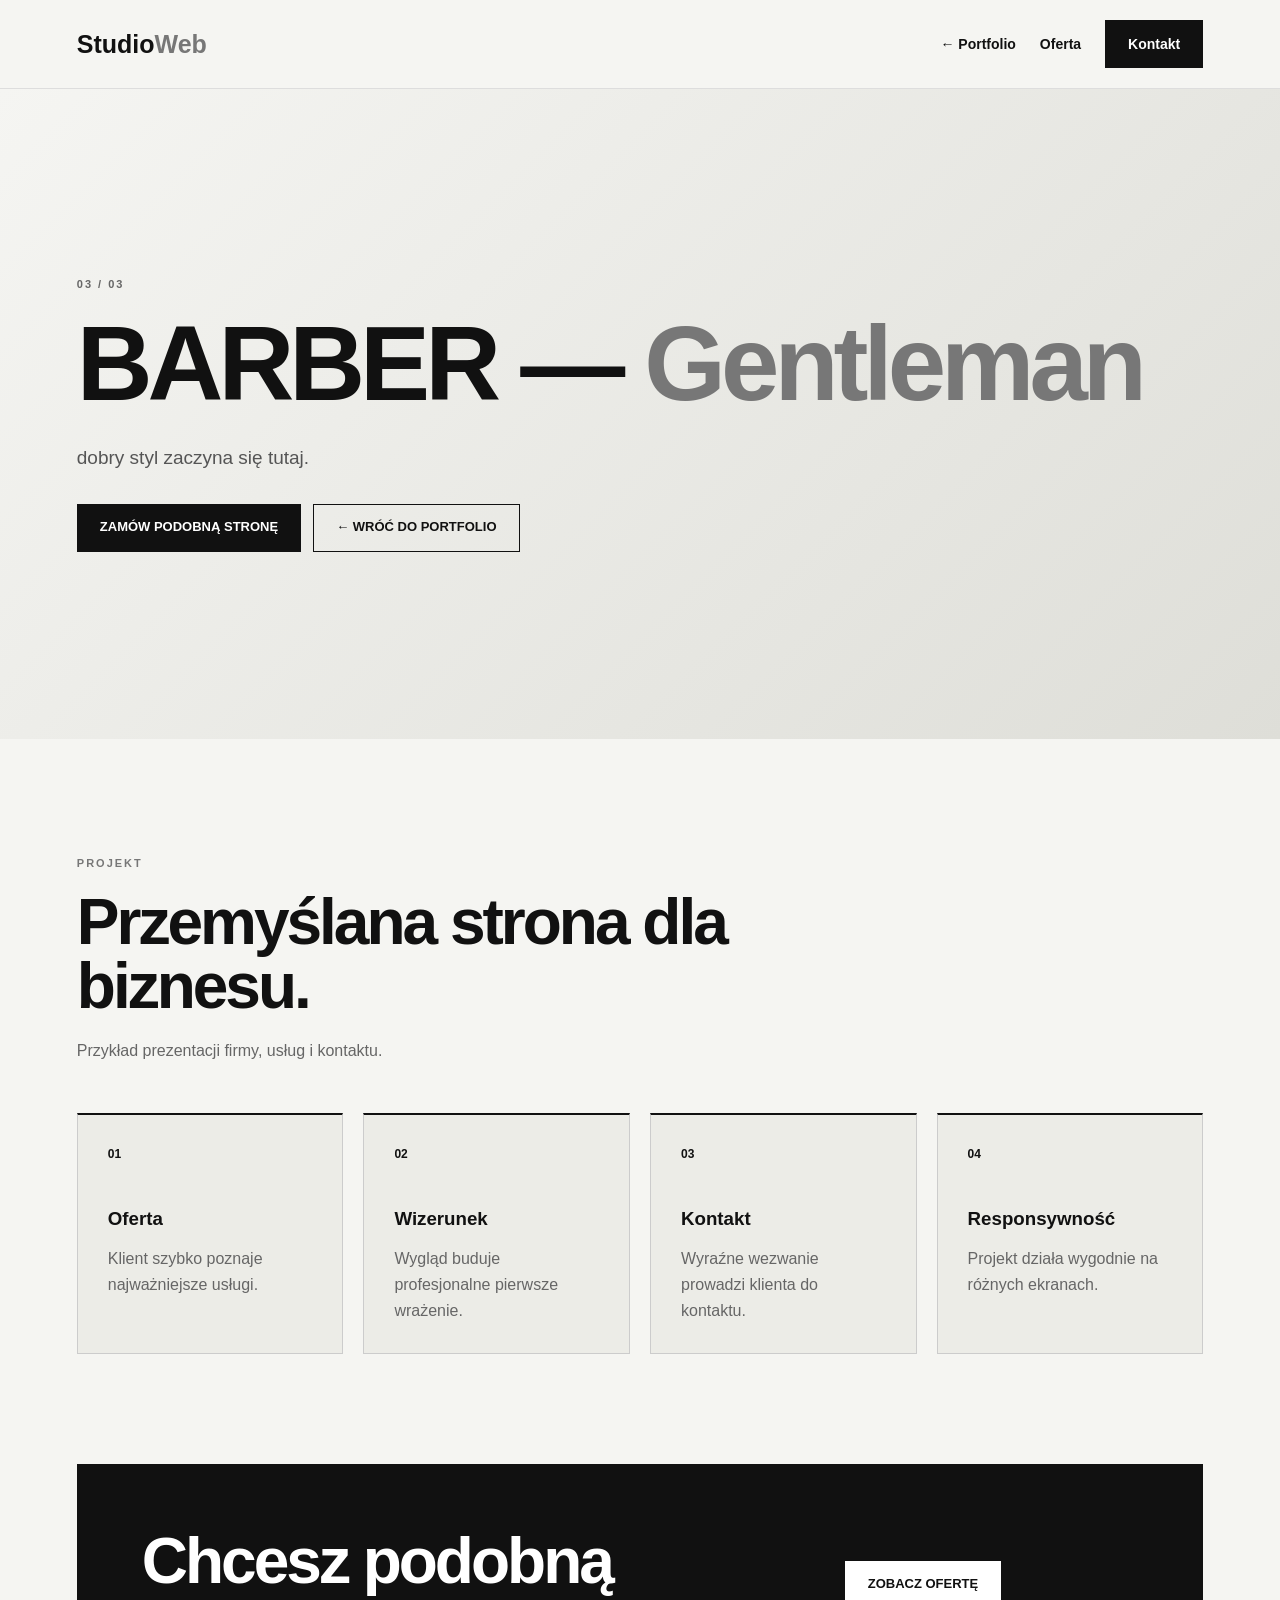
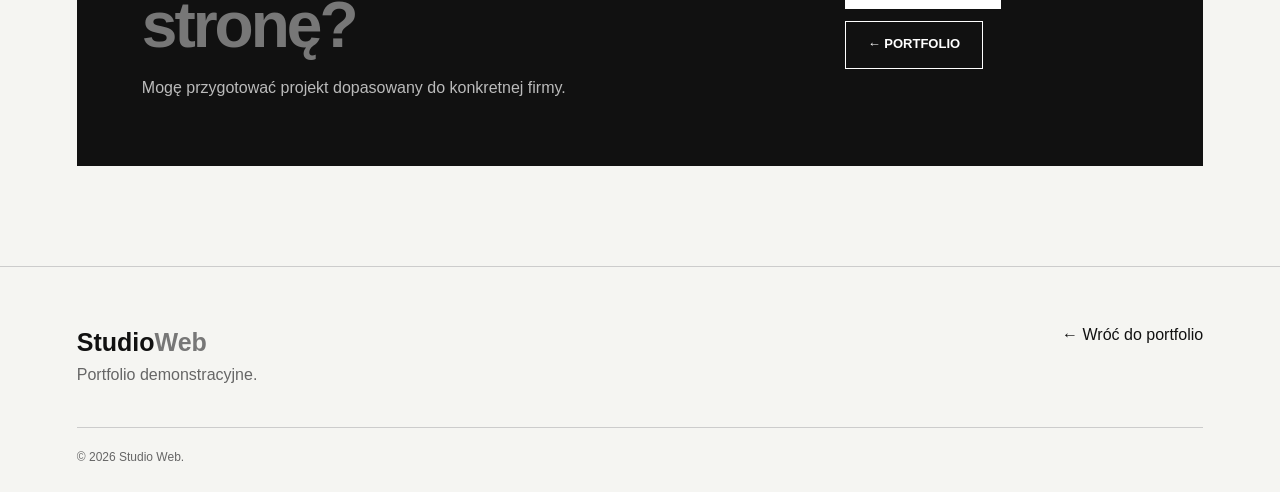
==== barber.html @ ff01d0a1 "Add files via upload" ====
<!doctype html><html lang="pl"><head><meta charset="utf-8"><meta name="viewport" content="width=device-width,initial-scale=1"><meta name="description" content="BARBER — demonstracyjny projekt Studio Web"><title>BARBER — Studio Web</title><link rel="stylesheet" href="style.css"></head><body><header class="nav"><a class="logo" href="index.html">Studio<span>Web</span></a><nav class="menu"><a href="index.html">← Portfolio</a><a href="oferta.html">Oferta</a><a class="btn dark" href="oferta.html#kontakt">Kontakt</a></nav></header><main><section class="page-hero"><div class="label">03 / 03</div><h1>BARBER — <span>Gentleman</span></h1><p>dobry styl zaczyna się tutaj.</p><div class="buttons"><a class="btn dark" href="oferta.html#kontakt">ZAMÓW PODOBNĄ STRONĘ</a><a class="btn" href="index.html">← WRÓĆ DO PORTFOLIO</a></div></section><section class="section"><div class="heading"><small>PROJEKT</small><h2>Przemyślana strona dla biznesu.</h2><p>Przykład prezentacji firmy, usług i kontaktu.</p></div><div class="features"><article class="feature"><strong>01</strong><h3>Oferta</h3><p>Klient szybko poznaje najważniejsze usługi.</p></article><article class="feature"><strong>02</strong><h3>Wizerunek</h3><p>Wygląd buduje profesjonalne pierwsze wrażenie.</p></article><article class="feature"><strong>03</strong><h3>Kontakt</h3><p>Wyraźne wezwanie prowadzi klienta do kontaktu.</p></article><article class="feature"><strong>04</strong><h3>Responsywność</h3><p>Projekt działa wygodnie na różnych ekranach.</p></article></div></section><section class="cta"><div><h2>Chcesz podobną <span>stronę?</span></h2><p>Mogę przygotować projekt dopasowany do konkretnej firmy.</p></div><div class="buttons"><a class="btn dark" href="oferta.html">ZOBACZ OFERTĘ</a><a class="btn" href="index.html">← PORTFOLIO</a></div></section></main><footer class="footer"><div class="footer-row"><div><div class="logo">Studio<span>Web</span></div><p>Portfolio demonstracyjne.</p></div><a href="index.html">← Wróć do portfolio</a></div><p class="copy">© 2026 Studio Web.</p></footer></body></html>
---- style.css ----
*{box-sizing:border-box;margin:0;padding:0}html{scroll-behavior:smooth}body{font-family:Arial,Helvetica,sans-serif;background:#f5f5f2;color:#111;line-height:1.6}a{text-decoration:none;color:inherit}.nav{padding:20px 6%;display:flex;justify-content:space-between;align-items:center;position:sticky;top:0;background:#f5f5f2;border-bottom:1px solid #ddd;z-index:10}.logo{font-size:25px;font-weight:800}.logo span,h1 span,h2 span{color:#777}.menu{display:flex;gap:24px;align-items:center}.menu a{font-weight:700;font-size:14px}.btn{display:inline-flex;align-items:center;justify-content:center;min-height:48px;padding:0 22px;border:1px solid #111;font-weight:800;font-size:13px;transition:.2s}.btn:hover{transform:translateY(-2px)}.dark{background:#111;color:#fff}.buttons{display:flex;gap:12px;flex-wrap:wrap}.hero,.page-hero{padding:120px 6%;min-height:650px;display:flex;flex-direction:column;justify-content:center;background:linear-gradient(135deg,#f5f5f2,#deded8)}.hero-content{max-width:900px}.label{font-size:11px;font-weight:800;letter-spacing:2px;color:#666;margin-bottom:20px}.hero h1,.page-hero h1{font-size:clamp(52px,9vw,105px);line-height:.95;letter-spacing:-5px;margin-bottom:30px}.hero p,.page-hero p{max-width:700px;color:#555;font-size:19px;margin-bottom:30px}.stats{display:grid;grid-template-columns:repeat(4,1fr);border-block:1px solid #ccc}.stat{padding:32px 6%;border-right:1px solid #ccc}.stat:last-child{border:0}.stat strong{display:block;font-size:42px}.stat span{font-size:13px;color:#666}.section{padding:110px 6%}.heading{max-width:760px;margin-bottom:50px}.heading small,.contact-intro small{font-size:11px;font-weight:800;letter-spacing:2px;color:#777}.heading h2{font-size:clamp(38px,5vw,65px);line-height:1;letter-spacing:-3px;margin:15px 0 20px}.heading p{color:#666}.grid,.price-grid{display:grid;grid-template-columns:repeat(3,1fr);gap:20px}.card{min-height:420px;padding:35px;display:flex;align-items:flex-end;background:#ddd;border:1px solid #ccc;transition:.25s}.card:nth-child(2){background:#d4d4ce}.card:nth-child(3){background:#c9c9c2}.card:hover{background:#111;color:#fff;transform:translateY(-7px)}.card-number{font-size:11px;font-weight:800;letter-spacing:1.5px;display:block;margin-bottom:65px}.card h3{font-size:38px;letter-spacing:-2px}.card p{color:#666;min-height:70px;margin:10px 0 20px}.card:hover p{color:#ccc}.about-grid{display:grid;grid-template-columns:repeat(2,1fr);gap:20px}.box,.feature{padding:30px;border:1px solid #ccc;background:#ecece7}.box h3,.feature h3{margin-bottom:12px}.box p,.feature p{color:#666}.features{display:grid;grid-template-columns:repeat(4,1fr);gap:20px}.feature{border-top:2px solid #111}.feature strong{display:block;margin-bottom:40px;font-size:12px}.cta{margin:0 6% 100px;padding:65px;background:#111;color:#fff;display:flex;justify-content:space-between;gap:35px;align-items:center}.cta h2{font-size:clamp(38px,5vw,65px);line-height:1;letter-spacing:-3px;margin-bottom:18px}.cta p{color:#bbb}.cta .btn{border-color:#fff;color:#fff}.cta .dark{background:#fff;color:#111}.price{padding:40px;border:1px solid #ccc;background:#ecece7}.price.featured{background:#111;color:#fff;transform:translateY(-10px)}.price small{font-size:11px;font-weight:800;letter-spacing:2px;color:#777}.price h3{font-size:34px;margin:18px 0}.amount{font-size:48px;font-weight:800;margin-bottom:25px}.price ul{list-style:none;margin-bottom:30px}.price li{padding:8px 0;border-bottom:1px solid #ccc;font-size:14px}.price.featured li{border-color:#444}.price .btn{width:100%}.faq{max-width:850px}.faq-item{border-top:1px solid #bbb}.faq-item:last-child{border-bottom:1px solid #bbb}.faq-item button{width:100%;padding:23px 0;border:0;background:transparent;display:flex;justify-content:space-between;font:inherit;font-weight:700;cursor:pointer}.answer{display:none;padding-bottom:23px;color:#666}.faq-item.open .answer{display:block}.contact-section{margin:0 6% 100px;padding:70px;background:#e5e5df;display:grid;grid-template-columns:.9fr 1.1fr;gap:70px}.contact-intro h2{font-size:clamp(42px,5vw,68px);line-height:1;letter-spacing:-3px;margin:15px 0 22px}.contact-intro p{max-width:500px;color:#666;margin-bottom:25px}.email-link{font-weight:800;border-bottom:2px solid}.contact-form{display:flex;flex-direction:column;gap:18px}.form-group{display:flex;flex-direction:column;gap:7px}.form-group label{font-size:12px;font-weight:800}.form-group input,.form-group select,.form-group textarea{padding:15px;border:1px solid #bbb;background:#fafaf7;font:inherit}.contact-form button{cursor:pointer}.form-note{font-size:12px;color:#777}.footer{padding:55px 6% 25px;border-top:1px solid #ccc}.footer-row{display:flex;justify-content:space-between;gap:30px;margin-bottom:40px}.footer p{color:#666}.copy{padding-top:20px;border-top:1px solid #ccc;font-size:12px}@media(max-width:900px){.menu a:not(.btn){display:none}.stats{grid-template-columns:repeat(2,1fr)}.stat:nth-child(2){border-right:0}.grid,.price-grid{grid-template-columns:1fr}.price.featured{transform:none}.features{grid-template-columns:repeat(2,1fr)}.cta{margin-inline:5%;padding:45px;flex-direction:column;align-items:flex-start}.contact-section{grid-template-columns:1fr;padding:45px;gap:45px}}@media(max-width:600px){.nav{padding:16px 5%}.hero,.page-hero{padding:85px 5%;min-height:570px}.hero h1,.page-hero h1{font-size:52px;letter-spacing:-3px}.section{padding:75px 5%}.stats{grid-template-columns:1fr}.stat{border-right:0;border-bottom:1px solid #ccc}.stat:last-child{border-bottom:0}.about-grid,.features{grid-template-columns:1fr}.card{min-height:370px}.cta{padding:35px 25px}.cta .btn,.buttons .btn{width:100%}.contact-section{margin-inline:5%;padding:35px 25px}.footer-row{flex-direction:column}}
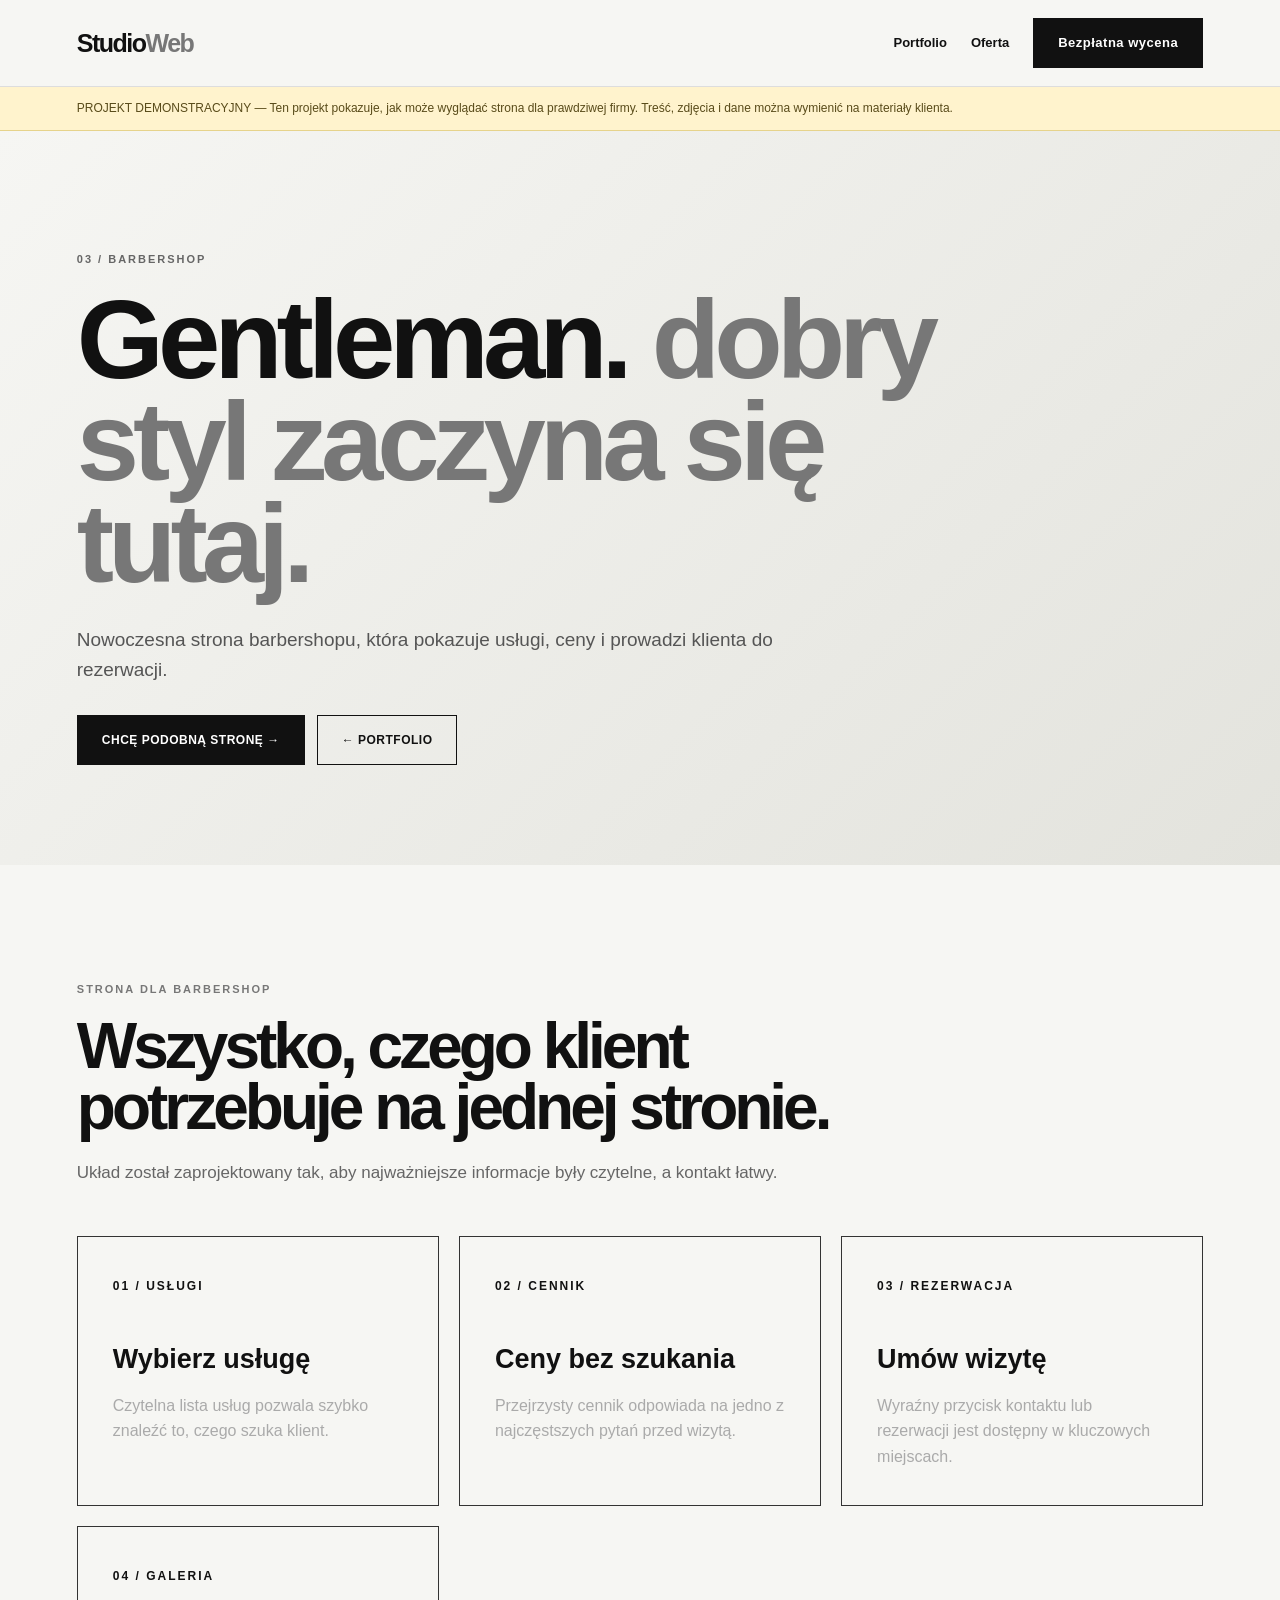
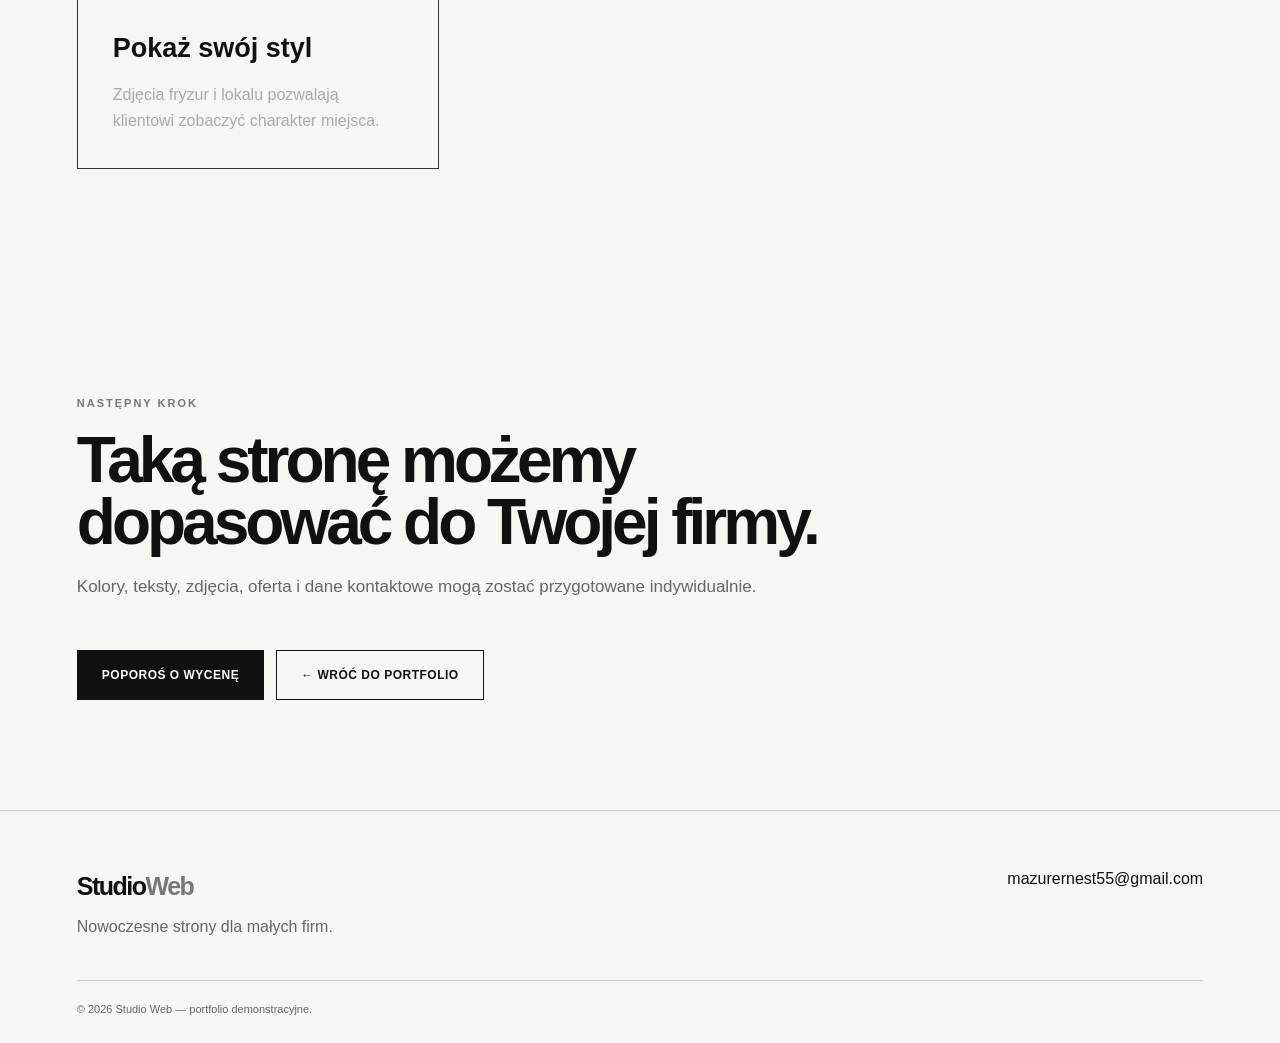
==== commit 1f261bd8: "Add files via upload" ====
--- a/barber.html
+++ b/barber.html
@@ -1 +1,16 @@
-<!doctype html><html lang="pl"><head><meta charset="utf-8"><meta name="viewport" content="width=device-width,initial-scale=1"><meta name="description" content="BARBER — demonstracyjny projekt Studio Web"><title>BARBER — Studio Web</title><link rel="stylesheet" href="style.css"></head><body><header class="nav"><a class="logo" href="index.html">Studio<span>Web</span></a><nav class="menu"><a href="index.html">← Portfolio</a><a href="oferta.html">Oferta</a><a class="btn dark" href="oferta.html#kontakt">Kontakt</a></nav></header><main><section class="page-hero"><div class="label">03 / 03</div><h1>BARBER — <span>Gentleman</span></h1><p>dobry styl zaczyna się tutaj.</p><div class="buttons"><a class="btn dark" href="oferta.html#kontakt">ZAMÓW PODOBNĄ STRONĘ</a><a class="btn" href="index.html">← WRÓĆ DO PORTFOLIO</a></div></section><section class="section"><div class="heading"><small>PROJEKT</small><h2>Przemyślana strona dla biznesu.</h2><p>Przykład prezentacji firmy, usług i kontaktu.</p></div><div class="features"><article class="feature"><strong>01</strong><h3>Oferta</h3><p>Klient szybko poznaje najważniejsze usługi.</p></article><article class="feature"><strong>02</strong><h3>Wizerunek</h3><p>Wygląd buduje profesjonalne pierwsze wrażenie.</p></article><article class="feature"><strong>03</strong><h3>Kontakt</h3><p>Wyraźne wezwanie prowadzi klienta do kontaktu.</p></article><article class="feature"><strong>04</strong><h3>Responsywność</h3><p>Projekt działa wygodnie na różnych ekranach.</p></article></div></section><section class="cta"><div><h2>Chcesz podobną <span>stronę?</span></h2><p>Mogę przygotować projekt dopasowany do konkretnej firmy.</p></div><div class="buttons"><a class="btn dark" href="oferta.html">ZOBACZ OFERTĘ</a><a class="btn" href="index.html">← PORTFOLIO</a></div></section></main><footer class="footer"><div class="footer-row"><div><div class="logo">Studio<span>Web</span></div><p>Portfolio demonstracyjne.</p></div><a href="index.html">← Wróć do portfolio</a></div><p class="copy">© 2026 Studio Web.</p></footer></body></html>
+<!DOCTYPE html>
+<html lang="pl"><head>
+<meta charset="UTF-8"><meta name="viewport" content="width=device-width, initial-scale=1.0">
+<meta name="description" content="Gentleman — Studio Web.">
+<title>Gentleman — Studio Web</title><link rel="stylesheet" href="style.css">
+</head><body>
+<header class="nav"><a href="index.html" class="logo">Studio<span>Web</span></a>
+<nav class="menu"><a href="index.html">Portfolio</a><a href="oferta.html#pakiety">Oferta</a><a href="oferta.html#kontakt" class="btn dark">Bezpłatna wycena</a></nav></header>
+
+<div class="demo-note">PROJEKT DEMONSTRACYJNY — Ten projekt pokazuje, jak może wyglądać strona dla prawdziwej firmy. Treść, zdjęcia i dane można wymienić na materiały klienta.</div>
+<section class="page-hero"><span class="label">03 / BARBERSHOP</span><h1>Gentleman. <span>dobry styl zaczyna się tutaj.</span></h1><p>Nowoczesna strona barbershopu, która pokazuje usługi, ceny i prowadzi klienta do rezerwacji.</p><div class="buttons"><a class="btn dark" href="oferta.html#kontakt">CHCĘ PODOBNĄ STRONĘ →</a><a class="btn" href="index.html">← PORTFOLIO</a></div></section>
+<section class="section"><div class="heading"><small>STRONA DLA BARBERSHOP</small><h2>Wszystko, czego klient potrzebuje na jednej stronie.</h2><p>Układ został zaprojektowany tak, aby najważniejsze informacje były czytelne, a kontakt łatwy.</p></div><div class="proof-grid"><article class="proof-box"><strong>01 / USŁUGI</strong><h3>Wybierz usługę</h3><p>Czytelna lista usług pozwala szybko znaleźć to, czego szuka klient.</p></article><article class="proof-box"><strong>02 / CENNIK</strong><h3>Ceny bez szukania</h3><p>Przejrzysty cennik odpowiada na jedno z najczęstszych pytań przed wizytą.</p></article><article class="proof-box"><strong>03 / REZERWACJA</strong><h3>Umów wizytę</h3><p>Wyraźny przycisk kontaktu lub rezerwacji jest dostępny w kluczowych miejscach.</p></article><article class="proof-box"><strong>04 / GALERIA</strong><h3>Pokaż swój styl</h3><p>Zdjęcia fryzur i lokalu pozwalają klientowi zobaczyć charakter miejsca.</p></article></div></section>
+<section class="section"><div class="heading"><small>NASTĘPNY KROK</small><h2>Taką stronę możemy dopasować do Twojej firmy.</h2><p>Kolory, teksty, zdjęcia, oferta i dane kontaktowe mogą zostać przygotowane indywidualnie.</p></div><div class="buttons"><a class="btn dark" href="oferta.html#kontakt">POPOROŚ O WYCENĘ</a><a class="btn" href="index.html">← WRÓĆ DO PORTFOLIO</a></div></section>
+
+<footer class="footer"><div class="footer-row"><div><div class="logo">Studio<span>Web</span></div><p>Nowoczesne strony dla małych firm.</p></div><a href="mailto:mazurernest55@gmail.com">mazurernest55@gmail.com</a></div><p class="copy">© 2026 Studio Web — portfolio demonstracyjne.</p></footer>
+<script></script></body></html>
--- a/style.css
+++ b/style.css
@@ -1 +1,29 @@
-*{box-sizing:border-box;margin:0;padding:0}html{scroll-behavior:smooth}body{font-family:Arial,Helvetica,sans-serif;background:#f5f5f2;color:#111;line-height:1.6}a{text-decoration:none;color:inherit}.nav{padding:20px 6%;display:flex;justify-content:space-between;align-items:center;position:sticky;top:0;background:#f5f5f2;border-bottom:1px solid #ddd;z-index:10}.logo{font-size:25px;font-weight:800}.logo span,h1 span,h2 span{color:#777}.menu{display:flex;gap:24px;align-items:center}.menu a{font-weight:700;font-size:14px}.btn{display:inline-flex;align-items:center;justify-content:center;min-height:48px;padding:0 22px;border:1px solid #111;font-weight:800;font-size:13px;transition:.2s}.btn:hover{transform:translateY(-2px)}.dark{background:#111;color:#fff}.buttons{display:flex;gap:12px;flex-wrap:wrap}.hero,.page-hero{padding:120px 6%;min-height:650px;display:flex;flex-direction:column;justify-content:center;background:linear-gradient(135deg,#f5f5f2,#deded8)}.hero-content{max-width:900px}.label{font-size:11px;font-weight:800;letter-spacing:2px;color:#666;margin-bottom:20px}.hero h1,.page-hero h1{font-size:clamp(52px,9vw,105px);line-height:.95;letter-spacing:-5px;margin-bottom:30px}.hero p,.page-hero p{max-width:700px;color:#555;font-size:19px;margin-bottom:30px}.stats{display:grid;grid-template-columns:repeat(4,1fr);border-block:1px solid #ccc}.stat{padding:32px 6%;border-right:1px solid #ccc}.stat:last-child{border:0}.stat strong{display:block;font-size:42px}.stat span{font-size:13px;color:#666}.section{padding:110px 6%}.heading{max-width:760px;margin-bottom:50px}.heading small,.contact-intro small{font-size:11px;font-weight:800;letter-spacing:2px;color:#777}.heading h2{font-size:clamp(38px,5vw,65px);line-height:1;letter-spacing:-3px;margin:15px 0 20px}.heading p{color:#666}.grid,.price-grid{display:grid;grid-template-columns:repeat(3,1fr);gap:20px}.card{min-height:420px;padding:35px;display:flex;align-items:flex-end;background:#ddd;border:1px solid #ccc;transition:.25s}.card:nth-child(2){background:#d4d4ce}.card:nth-child(3){background:#c9c9c2}.card:hover{background:#111;color:#fff;transform:translateY(-7px)}.card-number{font-size:11px;font-weight:800;letter-spacing:1.5px;display:block;margin-bottom:65px}.card h3{font-size:38px;letter-spacing:-2px}.card p{color:#666;min-height:70px;margin:10px 0 20px}.card:hover p{color:#ccc}.about-grid{display:grid;grid-template-columns:repeat(2,1fr);gap:20px}.box,.feature{padding:30px;border:1px solid #ccc;background:#ecece7}.box h3,.feature h3{margin-bottom:12px}.box p,.feature p{color:#666}.features{display:grid;grid-template-columns:repeat(4,1fr);gap:20px}.feature{border-top:2px solid #111}.feature strong{display:block;margin-bottom:40px;font-size:12px}.cta{margin:0 6% 100px;padding:65px;background:#111;color:#fff;display:flex;justify-content:space-between;gap:35px;align-items:center}.cta h2{font-size:clamp(38px,5vw,65px);line-height:1;letter-spacing:-3px;margin-bottom:18px}.cta p{color:#bbb}.cta .btn{border-color:#fff;color:#fff}.cta .dark{background:#fff;color:#111}.price{padding:40px;border:1px solid #ccc;background:#ecece7}.price.featured{background:#111;color:#fff;transform:translateY(-10px)}.price small{font-size:11px;font-weight:800;letter-spacing:2px;color:#777}.price h3{font-size:34px;margin:18px 0}.amount{font-size:48px;font-weight:800;margin-bottom:25px}.price ul{list-style:none;margin-bottom:30px}.price li{padding:8px 0;border-bottom:1px solid #ccc;font-size:14px}.price.featured li{border-color:#444}.price .btn{width:100%}.faq{max-width:850px}.faq-item{border-top:1px solid #bbb}.faq-item:last-child{border-bottom:1px solid #bbb}.faq-item button{width:100%;padding:23px 0;border:0;background:transparent;display:flex;justify-content:space-between;font:inherit;font-weight:700;cursor:pointer}.answer{display:none;padding-bottom:23px;color:#666}.faq-item.open .answer{display:block}.contact-section{margin:0 6% 100px;padding:70px;background:#e5e5df;display:grid;grid-template-columns:.9fr 1.1fr;gap:70px}.contact-intro h2{font-size:clamp(42px,5vw,68px);line-height:1;letter-spacing:-3px;margin:15px 0 22px}.contact-intro p{max-width:500px;color:#666;margin-bottom:25px}.email-link{font-weight:800;border-bottom:2px solid}.contact-form{display:flex;flex-direction:column;gap:18px}.form-group{display:flex;flex-direction:column;gap:7px}.form-group label{font-size:12px;font-weight:800}.form-group input,.form-group select,.form-group textarea{padding:15px;border:1px solid #bbb;background:#fafaf7;font:inherit}.contact-form button{cursor:pointer}.form-note{font-size:12px;color:#777}.footer{padding:55px 6% 25px;border-top:1px solid #ccc}.footer-row{display:flex;justify-content:space-between;gap:30px;margin-bottom:40px}.footer p{color:#666}.copy{padding-top:20px;border-top:1px solid #ccc;font-size:12px}@media(max-width:900px){.menu a:not(.btn){display:none}.stats{grid-template-columns:repeat(2,1fr)}.stat:nth-child(2){border-right:0}.grid,.price-grid{grid-template-columns:1fr}.price.featured{transform:none}.features{grid-template-columns:repeat(2,1fr)}.cta{margin-inline:5%;padding:45px;flex-direction:column;align-items:flex-start}.contact-section{grid-template-columns:1fr;padding:45px;gap:45px}}@media(max-width:600px){.nav{padding:16px 5%}.hero,.page-hero{padding:85px 5%;min-height:570px}.hero h1,.page-hero h1{font-size:52px;letter-spacing:-3px}.section{padding:75px 5%}.stats{grid-template-columns:1fr}.stat{border-right:0;border-bottom:1px solid #ccc}.stat:last-child{border-bottom:0}.about-grid,.features{grid-template-columns:1fr}.card{min-height:370px}.cta{padding:35px 25px}.cta .btn,.buttons .btn{width:100%}.contact-section{margin-inline:5%;padding:35px 25px}.footer-row{flex-direction:column}}
+
+*{box-sizing:border-box;margin:0;padding:0}
+html{scroll-behavior:smooth}
+body{font-family:Arial,Helvetica,sans-serif;background:#f6f6f3;color:#111;line-height:1.6}
+a{text-decoration:none;color:inherit}
+.nav{position:sticky;top:0;z-index:1000;background:rgba(246,246,243,.96);backdrop-filter:blur(10px);border-bottom:1px solid #ddd;padding:18px 6%;display:flex;align-items:center;justify-content:space-between}
+.logo{font-size:25px;font-weight:900;letter-spacing:-1.5px}.logo span{color:#777}
+.menu{display:flex;align-items:center;gap:24px}.menu a{font-size:13px;font-weight:800}.menu a:hover{opacity:.55}
+.btn{display:inline-flex;align-items:center;justify-content:center;min-height:50px;padding:0 24px;border:1px solid #111;font-size:12px;font-weight:900;letter-spacing:.5px;transition:.2s;cursor:pointer}.btn:hover{transform:translateY(-2px)}.btn.dark{background:#111;color:#fff}
+.hero,.page-hero{padding:120px 6% 100px;background:linear-gradient(135deg,#f6f6f3,#e3e3dd)}
+.hero{min-height:720px;display:flex;align-items:center}.hero-content{max-width:1000px}
+.label{display:block;font-size:11px;font-weight:900;letter-spacing:2px;color:#666;margin-bottom:20px}
+h1{font-size:clamp(54px,9vw,112px);line-height:.91;letter-spacing:-6px;margin-bottom:30px}h1 span,h2 span{color:#777}
+.hero p,.page-hero p{max-width:700px;font-size:19px;color:#555;margin-bottom:30px}
+.buttons{display:flex;gap:12px;flex-wrap:wrap}
+.stats{display:grid;grid-template-columns:repeat(4,1fr);border-top:1px solid #ccc;border-bottom:1px solid #ccc}.stat{padding:32px 6%;border-right:1px solid #ccc}.stat:last-child{border:0}.stat strong{display:block;font-size:40px;line-height:1}.stat span{font-size:12px;color:#666}
+.section{padding:110px 6%}.heading{max-width:780px;margin-bottom:50px}.heading small{font-size:11px;font-weight:900;letter-spacing:2px;color:#777}.heading h2{font-size:clamp(40px,5vw,68px);line-height:.96;letter-spacing:-4px;margin:15px 0 20px}.heading p{font-size:17px;color:#666}
+.grid{display:grid;grid-template-columns:repeat(3,1fr);gap:20px}.card{min-height:460px;padding:34px;display:flex;flex-direction:column;justify-content:flex-end;background:#deded8;border:1px solid #ccc;transition:.25s}.card:nth-child(2){background:#d4d4ce}.card:nth-child(3){background:#c9c9c2}.card:hover{background:#111;color:#fff;transform:translateY(-7px)}.card-num{font-size:11px;font-weight:900;letter-spacing:1.5px;margin-bottom:auto}.card h3{font-size:40px;letter-spacing:-2px}.card p{color:#666;margin:12px 0 25px}.card:hover p{color:#ccc}.card .btn{width:max-content}
+.proof{background:#111;color:#fff}.proof .heading p{color:#aaa}.proof-grid{display:grid;grid-template-columns:repeat(3,1fr);gap:20px}.proof-box{padding:35px;border:1px solid #333}.proof-box strong{font-size:12px;letter-spacing:2px}.proof-box h3{font-size:27px;margin:40px 0 12px}.proof-box p{color:#aaa}
+.features{display:grid;grid-template-columns:repeat(4,1fr);gap:20px}.feature{border-top:2px solid #111;padding:28px 0}.feature strong{font-size:11px;letter-spacing:2px}.feature h3{font-size:22px;margin:35px 0 10px}.feature p{color:#666}
+.cta{margin:0 6% 100px;padding:70px;background:#111;color:#fff;display:flex;align-items:center;justify-content:space-between;gap:30px}.cta h2{font-size:clamp(38px,5vw,65px);line-height:.95;letter-spacing:-4px;margin-bottom:15px}.cta p{color:#aaa;max-width:600px}.cta .btn{border-color:#fff}.cta .btn.dark{background:#fff;color:#111}
+.page-hero{min-height:620px;display:flex;flex-direction:column;justify-content:center}.page-hero h1{max-width:1000px}
+.price-grid{display:grid;grid-template-columns:repeat(3,1fr);gap:20px}.price{background:#ecece7;border:1px solid #ccc;padding:40px}.price.featured{background:#111;color:#fff;transform:translateY(-12px)}.price small{font-size:11px;font-weight:900;letter-spacing:2px;color:#777}.price.featured small{color:#aaa}.price h3{font-size:34px;margin:18px 0}.amount{font-size:48px;font-weight:900;letter-spacing:-2px;margin-bottom:25px}.price ul{list-style:none;margin-bottom:30px}.price li{padding:9px 0;border-bottom:1px solid #ccc;font-size:14px}.price.featured li{border-color:#444}.price .btn{width:100%}
+.faq{max-width:850px}.faq-item{border-top:1px solid #bbb}.faq-item:last-child{border-bottom:1px solid #bbb}.faq-item button{width:100%;padding:23px 0;border:0;background:transparent;text-align:left;font:inherit;font-weight:800;display:flex;justify-content:space-between;cursor:pointer}.answer{display:none;padding:0 0 22px;color:#666}.faq-item.open .answer{display:block}
+.contact-section{margin:0 6% 100px;padding:75px;background:#e4e4de;display:grid;grid-template-columns:.9fr 1.1fr;gap:70px}.contact-intro h2{font-size:clamp(42px,5vw,68px);line-height:.95;letter-spacing:-4px;margin:15px 0 22px}.contact-intro p{color:#666;margin-bottom:25px}.email-link{font-weight:900;border-bottom:2px solid #111;padding-bottom:4px}.contact-form{display:flex;flex-direction:column;gap:18px}.form-group{display:flex;flex-direction:column;gap:7px}.form-group label{font-size:11px;font-weight:900}.form-group input,.form-group select,.form-group textarea{font:inherit;padding:15px;border:1px solid #bbb;background:#fafaf7;outline:0}.form-group textarea{resize:vertical}.form-note{font-size:11px;color:#777}
+.footer{border-top:1px solid #ccc;padding:55px 6% 25px}.footer-row{display:flex;justify-content:space-between;gap:30px;margin-bottom:40px}.footer p{color:#666;margin-top:8px}.copy{font-size:11px;border-top:1px solid #ccc;padding-top:20px}
+.demo-note{background:#fff3cd;border-bottom:1px solid #e6d38b;padding:12px 6%;font-size:12px;color:#594b1a}
+@media(max-width:900px){.menu a:not(.btn){display:none}.grid,.price-grid,.proof-grid{grid-template-columns:1fr}.features{grid-template-columns:repeat(2,1fr)}.price.featured{transform:none}.contact-section{grid-template-columns:1fr}.cta{flex-direction:column;align-items:flex-start}.stats{grid-template-columns:repeat(2,1fr)}.stat:nth-child(2){border-right:0}}
+@media(max-width:600px){.nav{padding:16px 5%}.hero,.page-hero{padding:85px 5% 75px}.hero h1,.page-hero h1{font-size:53px;letter-spacing:-3px}.section{padding:80px 5%}.stats{grid-template-columns:1fr}.stat{border-right:0;border-bottom:1px solid #ccc}.features{grid-template-columns:1fr}.card{min-height:400px}.cta{margin:0 5% 75px;padding:35px 25px}.contact-section{margin:0 5% 75px;padding:35px 25px}.footer-row{flex-direction:column}.buttons .btn{width:100%}}
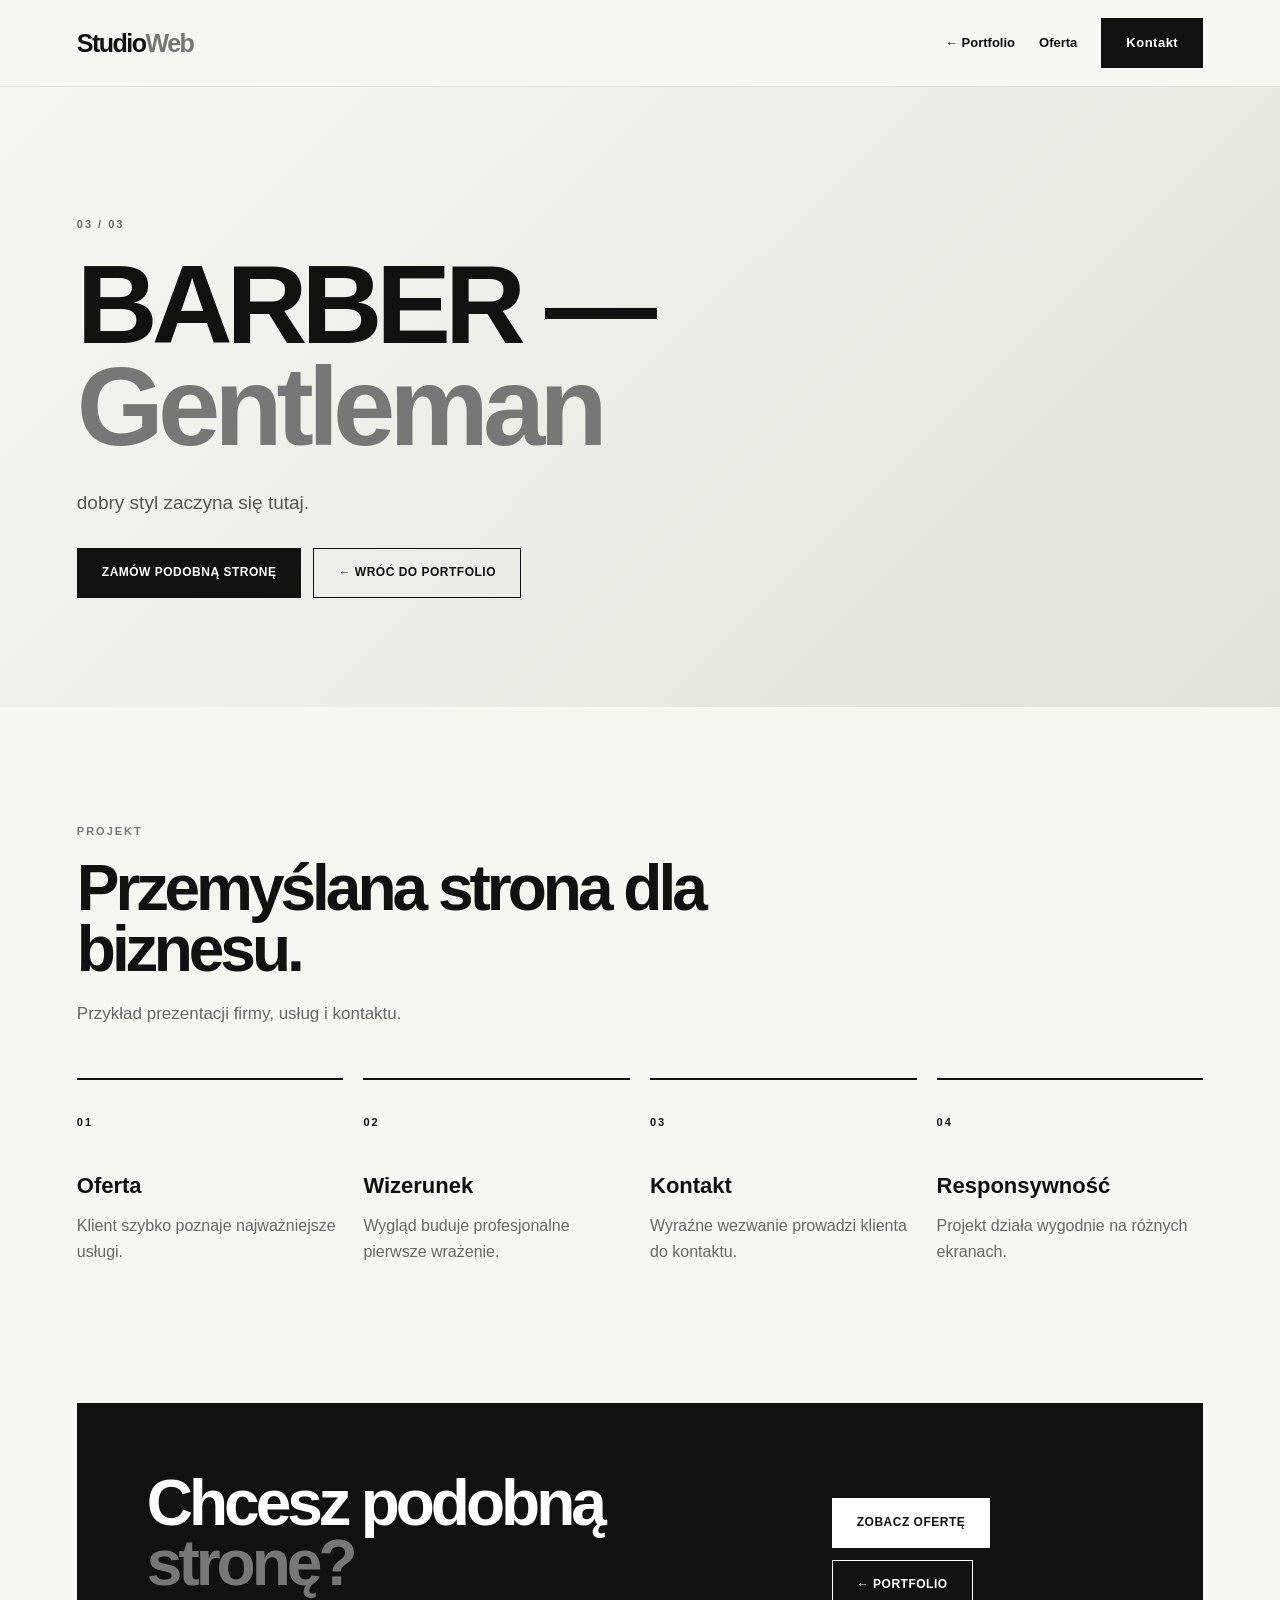
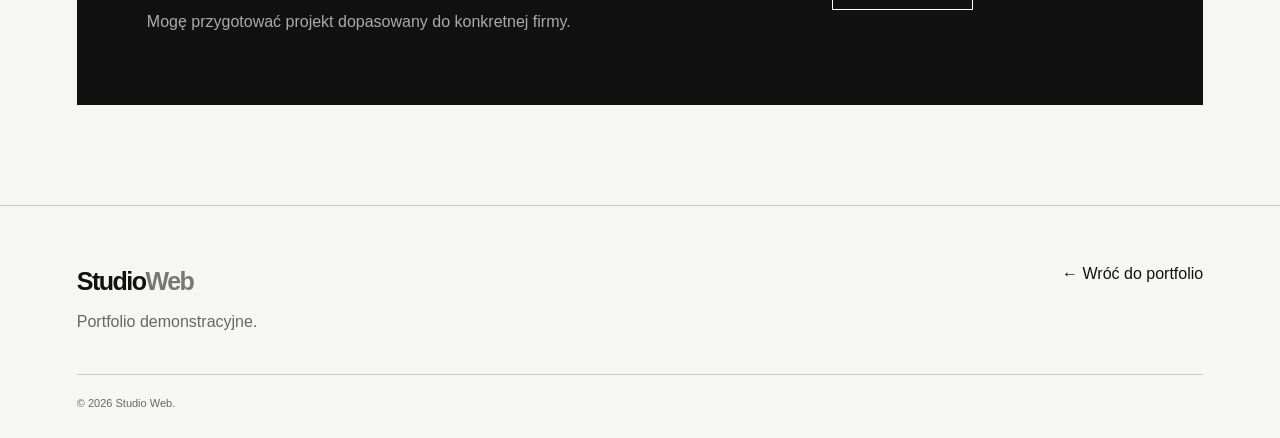
==== commit a44aafe2: "Add files via upload" ====
--- a/barber.html
+++ b/barber.html
@@ -1,16 +1 @@
-<!DOCTYPE html>
-<html lang="pl"><head>
-<meta charset="UTF-8"><meta name="viewport" content="width=device-width, initial-scale=1.0">
-<meta name="description" content="Gentleman — Studio Web.">
-<title>Gentleman — Studio Web</title><link rel="stylesheet" href="style.css">
-</head><body>
-<header class="nav"><a href="index.html" class="logo">Studio<span>Web</span></a>
-<nav class="menu"><a href="index.html">Portfolio</a><a href="oferta.html#pakiety">Oferta</a><a href="oferta.html#kontakt" class="btn dark">Bezpłatna wycena</a></nav></header>
-
-<div class="demo-note">PROJEKT DEMONSTRACYJNY — Ten projekt pokazuje, jak może wyglądać strona dla prawdziwej firmy. Treść, zdjęcia i dane można wymienić na materiały klienta.</div>
-<section class="page-hero"><span class="label">03 / BARBERSHOP</span><h1>Gentleman. <span>dobry styl zaczyna się tutaj.</span></h1><p>Nowoczesna strona barbershopu, która pokazuje usługi, ceny i prowadzi klienta do rezerwacji.</p><div class="buttons"><a class="btn dark" href="oferta.html#kontakt">CHCĘ PODOBNĄ STRONĘ →</a><a class="btn" href="index.html">← PORTFOLIO</a></div></section>
-<section class="section"><div class="heading"><small>STRONA DLA BARBERSHOP</small><h2>Wszystko, czego klient potrzebuje na jednej stronie.</h2><p>Układ został zaprojektowany tak, aby najważniejsze informacje były czytelne, a kontakt łatwy.</p></div><div class="proof-grid"><article class="proof-box"><strong>01 / USŁUGI</strong><h3>Wybierz usługę</h3><p>Czytelna lista usług pozwala szybko znaleźć to, czego szuka klient.</p></article><article class="proof-box"><strong>02 / CENNIK</strong><h3>Ceny bez szukania</h3><p>Przejrzysty cennik odpowiada na jedno z najczęstszych pytań przed wizytą.</p></article><article class="proof-box"><strong>03 / REZERWACJA</strong><h3>Umów wizytę</h3><p>Wyraźny przycisk kontaktu lub rezerwacji jest dostępny w kluczowych miejscach.</p></article><article class="proof-box"><strong>04 / GALERIA</strong><h3>Pokaż swój styl</h3><p>Zdjęcia fryzur i lokalu pozwalają klientowi zobaczyć charakter miejsca.</p></article></div></section>
-<section class="section"><div class="heading"><small>NASTĘPNY KROK</small><h2>Taką stronę możemy dopasować do Twojej firmy.</h2><p>Kolory, teksty, zdjęcia, oferta i dane kontaktowe mogą zostać przygotowane indywidualnie.</p></div><div class="buttons"><a class="btn dark" href="oferta.html#kontakt">POPOROŚ O WYCENĘ</a><a class="btn" href="index.html">← WRÓĆ DO PORTFOLIO</a></div></section>
-
-<footer class="footer"><div class="footer-row"><div><div class="logo">Studio<span>Web</span></div><p>Nowoczesne strony dla małych firm.</p></div><a href="mailto:mazurernest55@gmail.com">mazurernest55@gmail.com</a></div><p class="copy">© 2026 Studio Web — portfolio demonstracyjne.</p></footer>
-<script></script></body></html>+<!doctype html><html lang="pl"><head><meta charset="utf-8"><meta name="viewport" content="width=device-width,initial-scale=1"><meta name="description" content="BARBER — demonstracyjny projekt Studio Web"><title>BARBER — Studio Web</title><link rel="stylesheet" href="style.css"></head><body><header class="nav"><a class="logo" href="index.html">Studio<span>Web</span></a><nav class="menu"><a href="index.html">← Portfolio</a><a href="oferta.html">Oferta</a><a class="btn dark" href="oferta.html#kontakt">Kontakt</a></nav></header><main><section class="page-hero"><div class="label">03 / 03</div><h1>BARBER — <span>Gentleman</span></h1><p>dobry styl zaczyna się tutaj.</p><div class="buttons"><a class="btn dark" href="oferta.html#kontakt">ZAMÓW PODOBNĄ STRONĘ</a><a class="btn" href="index.html">← WRÓĆ DO PORTFOLIO</a></div></section><section class="section"><div class="heading"><small>PROJEKT</small><h2>Przemyślana strona dla biznesu.</h2><p>Przykład prezentacji firmy, usług i kontaktu.</p></div><div class="features"><article class="feature"><strong>01</strong><h3>Oferta</h3><p>Klient szybko poznaje najważniejsze usługi.</p></article><article class="feature"><strong>02</strong><h3>Wizerunek</h3><p>Wygląd buduje profesjonalne pierwsze wrażenie.</p></article><article class="feature"><strong>03</strong><h3>Kontakt</h3><p>Wyraźne wezwanie prowadzi klienta do kontaktu.</p></article><article class="feature"><strong>04</strong><h3>Responsywność</h3><p>Projekt działa wygodnie na różnych ekranach.</p></article></div></section><section class="cta"><div><h2>Chcesz podobną <span>stronę?</span></h2><p>Mogę przygotować projekt dopasowany do konkretnej firmy.</p></div><div class="buttons"><a class="btn dark" href="oferta.html">ZOBACZ OFERTĘ</a><a class="btn" href="index.html">← PORTFOLIO</a></div></section></main><footer class="footer"><div class="footer-row"><div><div class="logo">Studio<span>Web</span></div><p>Portfolio demonstracyjne.</p></div><a href="index.html">← Wróć do portfolio</a></div><p class="copy">© 2026 Studio Web.</p></footer></body></html>
